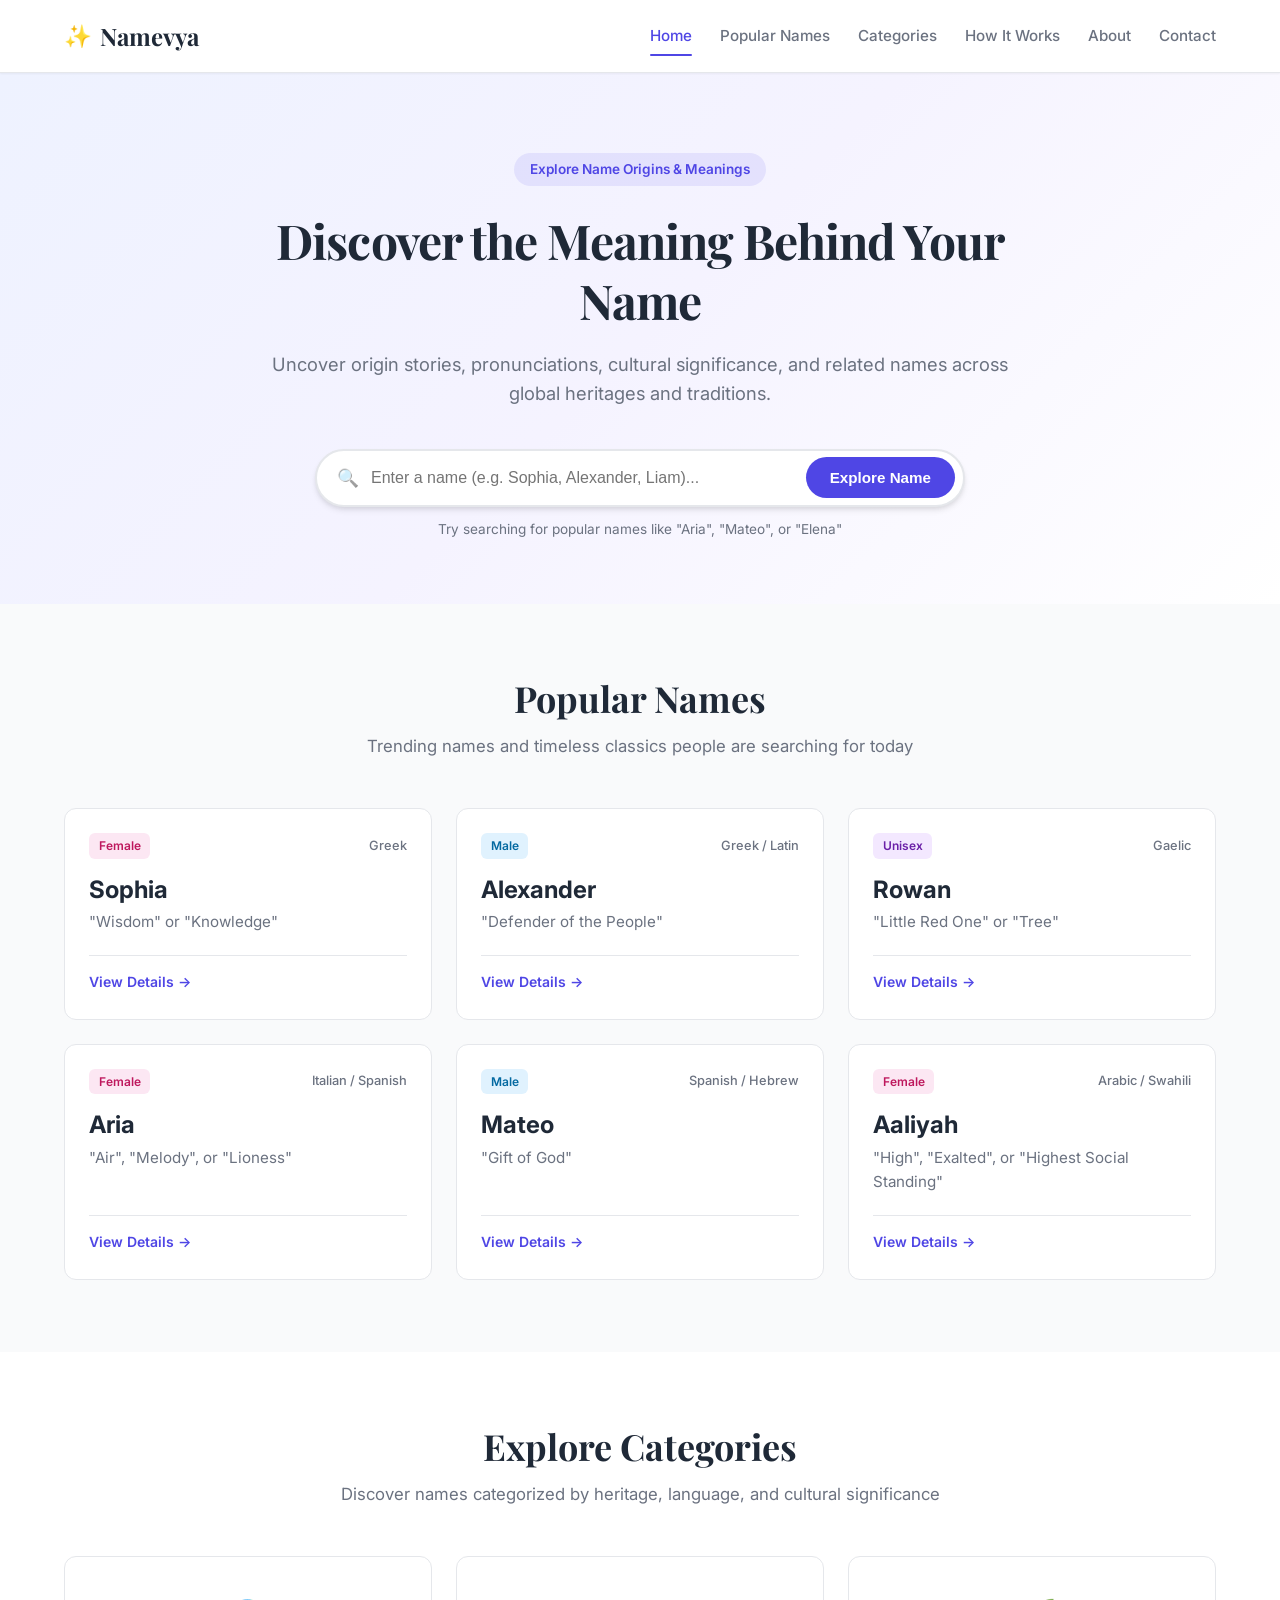
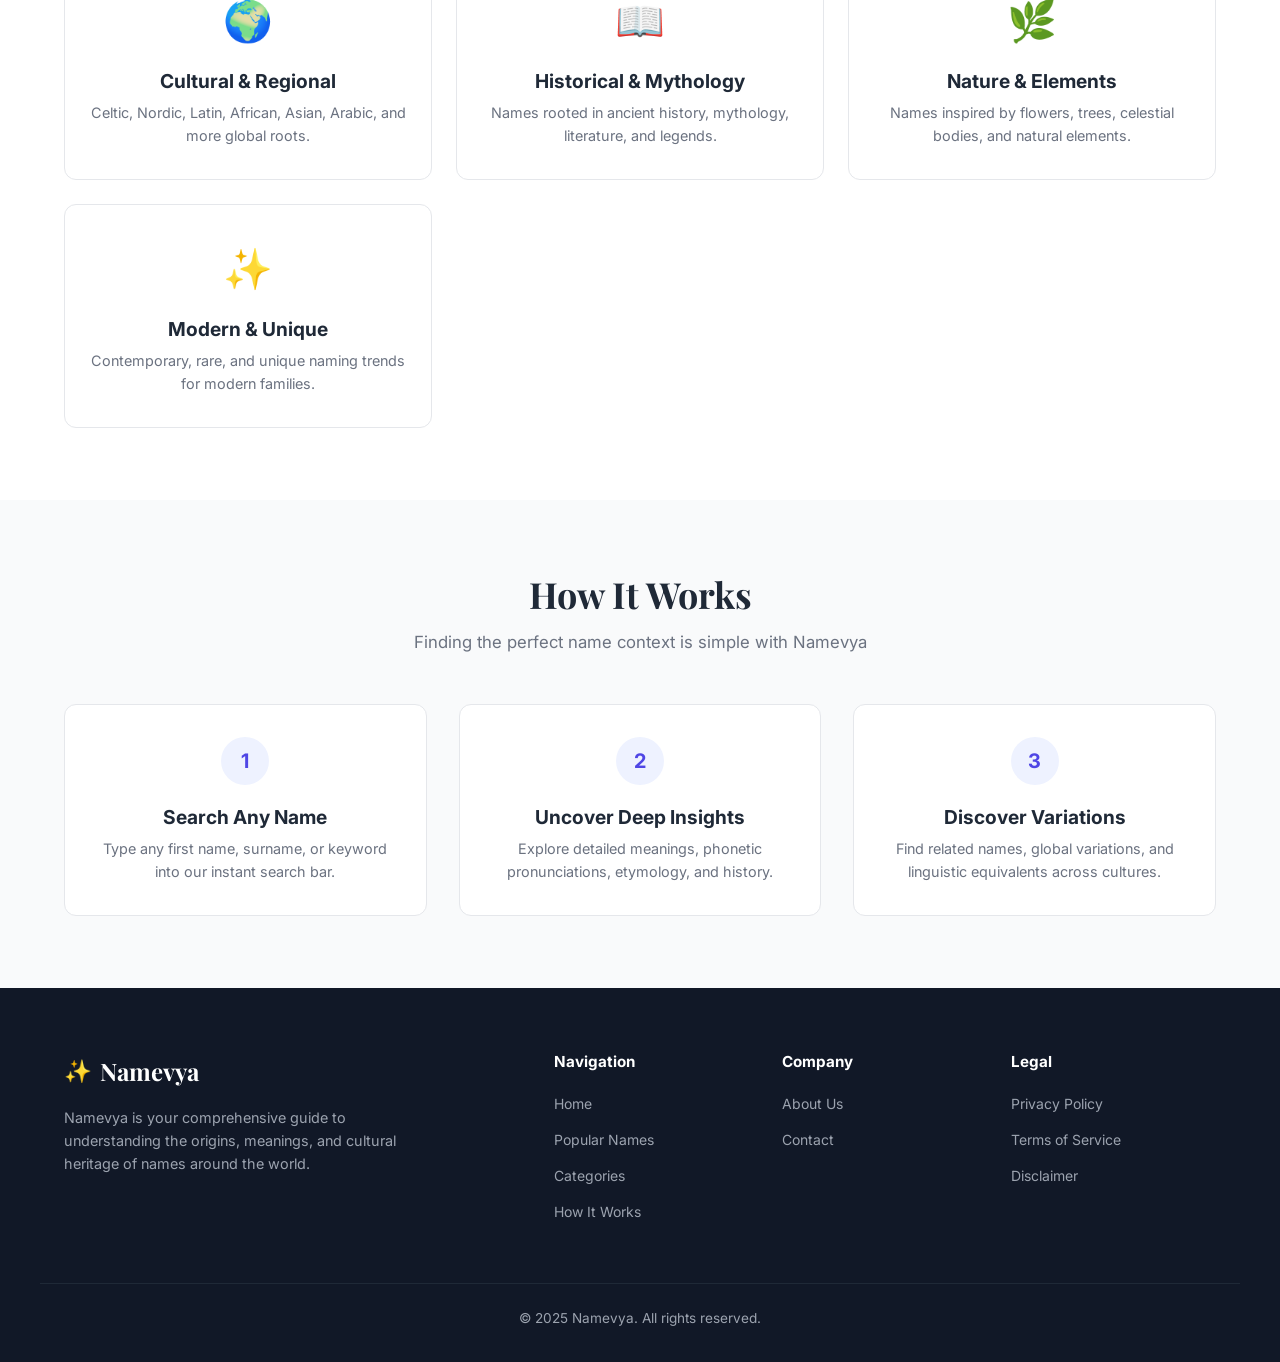
==== index.html @ 8c99e7cf "feat: build initial Namevya web foundation Co-authored-by: infoj143-png <226180196+infoj143-png@user" ====
<!DOCTYPE html>
<html lang="en">
<head>
  <meta charset="UTF-8">
  <meta name="viewport" content="width=device-width, initial-scale=1.0">
  <title>Namevya - Discover the Meaning Behind Your Name</title>
  <meta name="description" content="Discover the meaning, origin, pronunciation, cultural context, and history behind any name on Namevya. Your ultimate guide to name meanings.">
  <link rel="stylesheet" href="css/styles.css">
  <link rel="preconnect" href="https://fonts.googleapis.com">
  <link rel="preconnect" href="https://fonts.gstatic.com" crossorigin>
  <link href="https://fonts.googleapis.com/css2?family=Inter:wght@400;500;600;700&family=Playfair+Display:wght@600;700&display=swap" rel="stylesheet">
</head>
<body>
  <!-- Header / Navigation -->
  <header class="navbar">
    <div class="container nav-container">
      <a href="index.html" class="brand-logo">
        <span class="logo-icon">✨</span>
        <span class="logo-text">Namevya</span>
      </a>
      <button class="nav-toggle" id="navToggle" aria-label="Toggle navigation menu">
        <span class="hamburger-line"></span>
        <span class="hamburger-line"></span>
        <span class="hamburger-line"></span>
      </button>
      <nav class="nav-menu" id="navMenu">
        <a href="index.html" class="nav-link active">Home</a>
        <a href="#popular" class="nav-link">Popular Names</a>
        <a href="#categories" class="nav-link">Categories</a>
        <a href="#how-it-works" class="nav-link">How It Works</a>
        <a href="about.html" class="nav-link">About</a>
        <a href="contact.html" class="nav-link">Contact</a>
      </nav>
    </div>
  </header>

  <!-- Main Content -->
  <main>
    <!-- Hero Section -->
    <section class="hero">
      <div class="container hero-container">
        <div class="hero-content">
          <span class="badge">Explore Name Origins & Meanings</span>
          <h1 class="hero-title">Discover the Meaning Behind Your Name</h1>
          <p class="hero-subtitle">
            Uncover origin stories, pronunciations, cultural significance, and related names across global heritages and traditions.
          </p>
          <form class="search-form" id="searchForm" onsubmit="event.preventDefault(); handleSearch();">
            <div class="search-wrapper">
              <span class="search-icon">🔍</span>
              <input type="text" id="searchInput" class="search-input" placeholder="Enter a name (e.g. Sophia, Alexander, Liam)..." aria-label="Search for a name">
              <button type="submit" class="btn btn-primary">Explore Name</button>
            </div>
            <p class="search-hint" id="searchHint">Try searching for popular names like "Aria", "Mateo", or "Elena"</p>
          </form>
        </div>
      </div>
    </section>

    <!-- Popular Names Section -->
    <section class="section popular-section" id="popular">
      <div class="container">
        <div class="section-header">
          <h2 class="section-title">Popular Names</h2>
          <p class="section-subtitle">Trending names and timeless classics people are searching for today</p>
        </div>
        <div class="cards-grid">
          <div class="card name-card">
            <div class="card-header">
              <span class="gender-tag female">Female</span>
              <span class="origin-tag">Greek</span>
            </div>
            <h3 class="name-title">Sophia</h3>
            <p class="name-meaning">"Wisdom" or "Knowledge"</p>
            <div class="card-footer">
              <a href="#" class="card-link" onclick="handleCardClick('Sophia'); return false;">View Details &rarr;</a>
            </div>
          </div>

          <div class="card name-card">
            <div class="card-header">
              <span class="gender-tag male">Male</span>
              <span class="origin-tag">Greek / Latin</span>
            </div>
            <h3 class="name-title">Alexander</h3>
            <p class="name-meaning">"Defender of the People"</p>
            <div class="card-footer">
              <a href="#" class="card-link" onclick="handleCardClick('Alexander'); return false;">View Details &rarr;</a>
            </div>
          </div>

          <div class="card name-card">
            <div class="card-header">
              <span class="gender-tag unisex">Unisex</span>
              <span class="origin-tag">Gaelic</span>
            </div>
            <h3 class="name-title">Rowan</h3>
            <p class="name-meaning">"Little Red One" or "Tree"</p>
            <div class="card-footer">
              <a href="#" class="card-link" onclick="handleCardClick('Rowan'); return false;">View Details &rarr;</a>
            </div>
          </div>

          <div class="card name-card">
            <div class="card-header">
              <span class="gender-tag female">Female</span>
              <span class="origin-tag">Italian / Spanish</span>
            </div>
            <h3 class="name-title">Aria</h3>
            <p class="name-meaning">"Air", "Melody", or "Lioness"</p>
            <div class="card-footer">
              <a href="#" class="card-link" onclick="handleCardClick('Aria'); return false;">View Details &rarr;</a>
            </div>
          </div>

          <div class="card name-card">
            <div class="card-header">
              <span class="gender-tag male">Male</span>
              <span class="origin-tag">Spanish / Hebrew</span>
            </div>
            <h3 class="name-title">Mateo</h3>
            <p class="name-meaning">"Gift of God"</p>
            <div class="card-footer">
              <a href="#" class="card-link" onclick="handleCardClick('Mateo'); return false;">View Details &rarr;</a>
            </div>
          </div>

          <div class="card name-card">
            <div class="card-header">
              <span class="gender-tag female">Female</span>
              <span class="origin-tag">Arabic / Swahili</span>
            </div>
            <h3 class="name-title">Aaliyah</h3>
            <p class="name-meaning">"High", "Exalted", or "Highest Social Standing"</p>
            <div class="card-footer">
              <a href="#" class="card-link" onclick="handleCardClick('Aaliyah'); return false;">View Details &rarr;</a>
            </div>
          </div>
        </div>
      </div>
    </section>

    <!-- Explore Categories Section -->
    <section class="section categories-section" id="categories">
      <div class="container">
        <div class="section-header">
          <h2 class="section-title">Explore Categories</h2>
          <p class="section-subtitle">Discover names categorized by heritage, language, and cultural significance</p>
        </div>
        <div class="cards-grid categories-grid">
          <div class="card category-card">
            <div class="category-icon">🌍</div>
            <h3>Cultural & Regional</h3>
            <p>Celtic, Nordic, Latin, African, Asian, Arabic, and more global roots.</p>
          </div>
          <div class="card category-card">
            <div class="category-icon">📖</div>
            <h3>Historical & Mythology</h3>
            <p>Names rooted in ancient history, mythology, literature, and legends.</p>
          </div>
          <div class="card category-card">
            <div class="category-icon">🌿</div>
            <h3>Nature & Elements</h3>
            <p>Names inspired by flowers, trees, celestial bodies, and natural elements.</p>
          </div>
          <div class="card category-card">
            <div class="category-icon">✨</div>
            <h3>Modern & Unique</h3>
            <p>Contemporary, rare, and unique naming trends for modern families.</p>
          </div>
        </div>
      </div>
    </section>

    <!-- Simple How It Works Section -->
    <section class="section how-section" id="how-it-works">
      <div class="container">
        <div class="section-header">
          <h2 class="section-title">How It Works</h2>
          <p class="section-subtitle">Finding the perfect name context is simple with Namevya</p>
        </div>
        <div class="steps-grid">
          <div class="step-card">
            <div class="step-number">1</div>
            <h3>Search Any Name</h3>
            <p>Type any first name, surname, or keyword into our instant search bar.</p>
          </div>
          <div class="step-card">
            <div class="step-number">2</div>
            <h3>Uncover Deep Insights</h3>
            <p>Explore detailed meanings, phonetic pronunciations, etymology, and history.</p>
          </div>
          <div class="step-card">
            <div class="step-number">3</div>
            <h3>Discover Variations</h3>
            <p>Find related names, global variations, and linguistic equivalents across cultures.</p>
          </div>
        </div>
      </div>
    </section>
  </main>

  <!-- Footer -->
  <footer class="footer">
    <div class="container footer-container">
      <div class="footer-info">
        <a href="index.html" class="brand-logo footer-logo">
          <span class="logo-icon">✨</span>
          <span class="logo-text">Namevya</span>
        </a>
        <p class="footer-desc">Namevya is your comprehensive guide to understanding the origins, meanings, and cultural heritage of names around the world.</p>
      </div>

      <div class="footer-links-group">
        <div class="footer-column">
          <h4>Navigation</h4>
          <ul>
            <li><a href="index.html">Home</a></li>
            <li><a href="#popular">Popular Names</a></li>
            <li><a href="#categories">Categories</a></li>
            <li><a href="#how-it-works">How It Works</a></li>
          </ul>
        </div>
        <div class="footer-column">
          <h4>Company</h4>
          <ul>
            <li><a href="about.html">About Us</a></li>
            <li><a href="contact.html">Contact</a></li>
          </ul>
        </div>
        <div class="footer-column">
          <h4>Legal</h4>
          <ul>
            <li><a href="privacy.html">Privacy Policy</a></li>
            <li><a href="terms.html">Terms of Service</a></li>
            <li><a href="disclaimer.html">Disclaimer</a></li>
          </ul>
        </div>
      </div>
    </div>
    <div class="footer-bottom container">
      <p>&copy; 2025 Namevya. All rights reserved.</p>
    </div>
  </footer>

  <script src="js/main.js"></script>
</body>
</html>
---- css/styles.css ----
/* ==========================================================================
   Namevya - Stylesheet
   Modern, Lightweight, Clean Design System
   ========================================================================== */

:root {
  /* Color Palette */
  --primary-color: #4f46e5;
  --primary-hover: #4338ca;
  --primary-light: #eef2ff;
  --text-dark: #1f2937;
  --text-muted: #6b7280;
  --bg-light: #f9fafb;
  --bg-white: #ffffff;
  --border-color: #e5e7eb;
  --accent-purple: #8b5cf6;
  --accent-rose: #f43f5e;
  --accent-amber: #f59e0b;
  --shadow-sm: 0 1px 2px 0 rgba(0, 0, 0, 0.05);
  --shadow-md: 0 4px 6px -1px rgba(0, 0, 0, 0.1), 0 2px 4px -1px rgba(0, 0, 0, 0.06);
  --shadow-lg: 0 10px 15px -3px rgba(0, 0, 0, 0.1), 0 4px 6px -2px rgba(0, 0, 0, 0.05);
  --radius-sm: 6px;
  --radius-md: 12px;
  --radius-lg: 20px;
  --radius-full: 9999px;
  --transition-fast: 0.2s ease;
  --transition-normal: 0.3s ease;
}

/* Reset & Base */
*, *::before, *::after {
  box-sizing: border-box;
  margin: 0;
  padding: 0;
}

html {
  scroll-behavior: smooth;
  font-family: 'Inter', system-ui, -apple-system, BlinkMacSystemFont, 'Segoe UI', Roboto, Oxygen, Ubuntu, Cantarell, sans-serif;
  color: var(--text-dark);
  background-color: var(--bg-light);
  line-height: 1.6;
}

body {
  min-height: 100vh;
  display: flex;
  flex-direction: column;
}

main {
  flex: 1;
}

a {
  color: var(--primary-color);
  text-decoration: none;
  transition: color var(--transition-fast);
}

a:hover {
  color: var(--primary-hover);
}

ul {
  list-style: none;
}

/* Layout Container */
.container {
  width: 100%;
  max-width: 1200px;
  margin: 0 auto;
  padding: 0 1.5rem;
}

/* Typography */
h1, h2, h3, h4 {
  color: var(--text-dark);
  line-height: 1.25;
}

.hero-title, .section-title, .page-title {
  font-family: 'Playfair Display', Georgia, serif;
}

/* Header & Navbar */
.navbar {
  background-color: var(--bg-white);
  border-bottom: 1px solid var(--border-color);
  position: sticky;
  top: 0;
  z-index: 100;
  box-shadow: var(--shadow-sm);
}

.nav-container {
  display: flex;
  justify-content: space-between;
  align-items: center;
  height: 72px;
}

.brand-logo {
  display: flex;
  align-items: center;
  gap: 0.5rem;
  font-size: 1.5rem;
  font-weight: 700;
  font-family: 'Playfair Display', Georgia, serif;
  color: var(--text-dark);
}

.logo-icon {
  font-size: 1.4rem;
}

.nav-menu {
  display: flex;
  align-items: center;
  gap: 1.75rem;
}

.nav-link {
  color: var(--text-muted);
  font-weight: 500;
  font-size: 0.95rem;
  padding: 0.5rem 0;
  position: relative;
}

.nav-link:hover, .nav-link.active {
  color: var(--primary-color);
}

.nav-link.active::after {
  content: '';
  position: absolute;
  bottom: 0;
  left: 0;
  width: 100%;
  height: 2px;
  background-color: var(--primary-color);
  border-radius: 2px;
}

.nav-toggle {
  display: none;
  background: none;
  border: none;
  cursor: pointer;
  padding: 0.5rem;
  flex-direction: column;
  gap: 5px;
}

.hamburger-line {
  width: 24px;
  height: 2px;
  background-color: var(--text-dark);
  transition: transform var(--transition-fast), opacity var(--transition-fast);
  border-radius: 2px;
}

/* Hero Section */
.hero {
  background: linear-gradient(135deg, #eef2ff 0%, #f5f3ff 50%, #ffffff 100%);
  padding: 5rem 0 4rem;
  text-align: center;
}

.hero-container {
  max-width: 800px;
}

.badge {
  display: inline-block;
  padding: 0.35rem 1rem;
  background-color: rgba(79, 70, 229, 0.1);
  color: var(--primary-color);
  font-weight: 600;
  font-size: 0.85rem;
  border-radius: var(--radius-full);
  margin-bottom: 1.5rem;
}

.hero-title {
  font-size: 3rem;
  font-weight: 700;
  margin-bottom: 1.25rem;
  letter-spacing: -0.02em;
}

.hero-subtitle {
  font-size: 1.15rem;
  color: var(--text-muted);
  margin-bottom: 2.5rem;
  line-height: 1.6;
}

/* Search Form */
.search-form {
  margin: 0 auto;
  max-width: 650px;
}

.search-wrapper {
  display: flex;
  align-items: center;
  background-color: var(--bg-white);
  border: 2px solid var(--border-color);
  border-radius: var(--radius-full);
  padding: 0.4rem 0.5rem 0.4rem 1.25rem;
  box-shadow: var(--shadow-md);
  transition: border-color var(--transition-fast), box-shadow var(--transition-fast);
}

.search-wrapper:focus-within {
  border-color: var(--primary-color);
  box-shadow: 0 0 0 4px rgba(79, 70, 229, 0.15);
}

.search-icon {
  margin-right: 0.75rem;
  font-size: 1.1rem;
  opacity: 0.6;
}

.search-input {
  border: none;
  outline: none;
  width: 100%;
  font-size: 1rem;
  color: var(--text-dark);
  background: transparent;
}

.search-hint {
  font-size: 0.85rem;
  color: var(--text-muted);
  margin-top: 0.75rem;
}

/* Buttons */
.btn {
  display: inline-flex;
  align-items: center;
  justify-content: center;
  padding: 0.75rem 1.5rem;
  font-size: 0.95rem;
  font-weight: 600;
  border-radius: var(--radius-full);
  border: none;
  cursor: pointer;
  transition: background-color var(--transition-fast), transform var(--transition-fast);
  white-space: nowrap;
}

.btn-primary {
  background-color: var(--primary-color);
  color: white;
}

.btn-primary:hover {
  background-color: var(--primary-hover);
  color: white;
}

/* Sections Common */
.section {
  padding: 4.5rem 0;
}

.section-header {
  text-align: center;
  max-width: 650px;
  margin: 0 auto 3rem;
}

.section-title {
  font-size: 2.25rem;
  font-weight: 700;
  margin-bottom: 0.75rem;
}

.section-subtitle {
  font-size: 1.05rem;
  color: var(--text-muted);
}

/* Cards Grid */
.cards-grid {
  display: grid;
  grid-template-columns: repeat(auto-fill, minmax(280px, 1fr));
  gap: 1.5rem;
}

.card {
  background-color: var(--bg-white);
  border: 1px solid var(--border-color);
  border-radius: var(--radius-md);
  padding: 1.5rem;
  transition: transform var(--transition-fast), box-shadow var(--transition-fast);
}

.card:hover {
  transform: translateY(-4px);
  box-shadow: var(--shadow-md);
}

/* Popular Name Cards */
.name-card {
  display: flex;
  flex-direction: column;
}

.card-header {
  display: flex;
  justify-content: space-between;
  align-items: center;
  margin-bottom: 1rem;
}

.gender-tag {
  font-size: 0.75rem;
  font-weight: 600;
  padding: 0.2rem 0.6rem;
  border-radius: var(--radius-sm);

}

.gender-tag.female {
  background-color: #fce7f3;
  color: #be185d;
}

.gender-tag.male {
  background-color: #e0f2fe;
  color: #0369a1;
}

.gender-tag.unisex {
  background-color: #f3e8ff;
  color: #6b21a8;
}

.origin-tag {
  font-size: 0.8rem;
  color: var(--text-muted);
  font-weight: 500;
}

.name-title {
  font-size: 1.5rem;
  font-weight: 700;
  margin-bottom: 0.35rem;
}

.name-meaning {
  font-size: 0.95rem;
  color: var(--text-muted);
  margin-bottom: 1.25rem;
  flex: 1;
}

.card-footer {
  border-top: 1px solid var(--border-color);
  padding-top: 0.85rem;
  margin-top: auto;
}

.card-link {
  font-size: 0.875rem;
  font-weight: 600;
}

/* Categories Section */
.categories-section {
  background-color: var(--bg-white);
}

.category-card {
  text-align: center;
  padding: 2rem 1.5rem;
}

.category-icon {
  font-size: 2.5rem;
  margin-bottom: 1rem;
}

.category-card h3 {
  font-size: 1.2rem;
  margin-bottom: 0.5rem;
}

.category-card p {
  font-size: 0.9rem;
  color: var(--text-muted);
}

/* How It Works Section */
.steps-grid {
  display: grid;
  grid-template-columns: repeat(auto-fit, minmax(260px, 1fr));
  gap: 2rem;
}

.step-card {
  text-align: center;
  padding: 2rem;
  background-color: var(--bg-white);
  border-radius: var(--radius-md);
  border: 1px solid var(--border-color);
  position: relative;
}

.step-number {
  width: 48px;
  height: 48px;
  background-color: var(--primary-light);
  color: var(--primary-color);
  font-weight: 700;
  font-size: 1.25rem;
  border-radius: 50%;
  display: flex;
  align-items: center;
  justify-content: center;
  margin: 0 auto 1.25rem;
}

.step-card h3 {
  font-size: 1.2rem;
  margin-bottom: 0.5rem;
}

.step-card p {
  font-size: 0.9rem;
  color: var(--text-muted);
}

/* Page Layouts (About, Contact, Legal, etc.) */
.page-content {
  padding: 4rem 1.5rem;
  max-width: 800px;
}

.page-header {
  text-align: center;
  margin-bottom: 2.5rem;
}

.page-title {
  font-size: 2.5rem;
  margin-bottom: 0.5rem;
}

.page-subtitle {
  font-size: 1.1rem;
  color: var(--text-muted);
}

.page-card {
  line-height: 1.8;
}

.page-card h2 {
  font-size: 1.35rem;
  margin: 1.75rem 0 0.75rem;
}

.page-card h2:first-child {
  margin-top: 0;
}

.page-card p {
  margin-bottom: 1rem;
  color: #374151;
}

.page-card ul {
  list-style: disc;
  margin-left: 1.5rem;
  margin-bottom: 1.25rem;
  color: #374151;
}

.page-card li {
  margin-bottom: 0.5rem;
}

/* Form Styling */
.contact-form {
  display: flex;
  flex-direction: column;
  gap: 1.25rem;
}

.form-group {
  display: flex;
  flex-direction: column;
  gap: 0.35rem;
}

.form-group label {
  font-weight: 600;
  font-size: 0.9rem;
  color: var(--text-dark);
}

.form-input {
  padding: 0.75rem 1rem;
  border: 1px solid var(--border-color);
  border-radius: var(--radius-sm);
  font-size: 0.95rem;
  font-family: inherit;
  outline: none;
  transition: border-color var(--transition-fast);
}

.form-input:focus {
  border-color: var(--primary-color);
  box-shadow: 0 0 0 3px rgba(79, 70, 229, 0.1);
}

.form-textarea {
  resize: vertical;
}

/* Footer */
.footer {
  background-color: #111827;
  color: #9ca3af;
  padding: 4rem 0 2rem;
  margin-top: auto;
}

.footer-container {
  display: grid;
  grid-template-columns: 2fr 3fr;
  gap: 3rem;
  margin-bottom: 3rem;
}

.footer-logo {
  color: #ffffff;
  margin-bottom: 1rem;
}

.footer-desc {
  font-size: 0.9rem;
  max-width: 340px;
  line-height: 1.6;
}

.footer-links-group {
  display: grid;
  grid-template-columns: repeat(3, 1fr);
  gap: 1.5rem;
}

.footer-column h4 {
  color: #ffffff;
  font-size: 0.95rem;
  margin-bottom: 1.25rem;
}

.footer-column ul li {
  margin-bottom: 0.65rem;
}

.footer-column a {
  color: #9ca3af;
  font-size: 0.875rem;
}

.footer-column a:hover {
  color: #ffffff;
}

.footer-bottom {
  border-top: 1px solid #1f2937;
  padding-top: 1.5rem;
  text-align: center;
  font-size: 0.85rem;
}

/* Responsive Media Queries */
@media (max-width: 868px) {
  .hero-title {
    font-size: 2.25rem;
  }

  .nav-toggle {
    display: flex;
  }

  .nav-menu {
    position: absolute;
    top: 72px;
    left: 0;
    right: 0;
    background-color: var(--bg-white);
    flex-direction: column;
    padding: 1.5rem;
    border-bottom: 1px solid var(--border-color);
    box-shadow: var(--shadow-md);
    display: none;
  }

  .nav-menu.active {
    display: flex;
  }

  .footer-container {
    grid-template-columns: 1fr;
    gap: 2rem;
  }

  .footer-links-group {
    grid-template-columns: repeat(2, 1fr);
  }
}

@media (max-width: 576px) {
  .hero {
    padding: 3rem 0 2.5rem;
  }

  .hero-title {
    font-size: 1.85rem;
  }

  .hero-subtitle {
    font-size: 1rem;
  }

  .search-wrapper {
    flex-direction: column;
    border-radius: var(--radius-md);
    padding: 0.75rem;
    gap: 0.75rem;
  }

  .search-icon {
    display: none;
  }

  .search-input {
    text-align: center;
  }

  .search-wrapper .btn {
    width: 100%;
  }

  .footer-links-group {
    grid-template-columns: 1fr;
  }
}
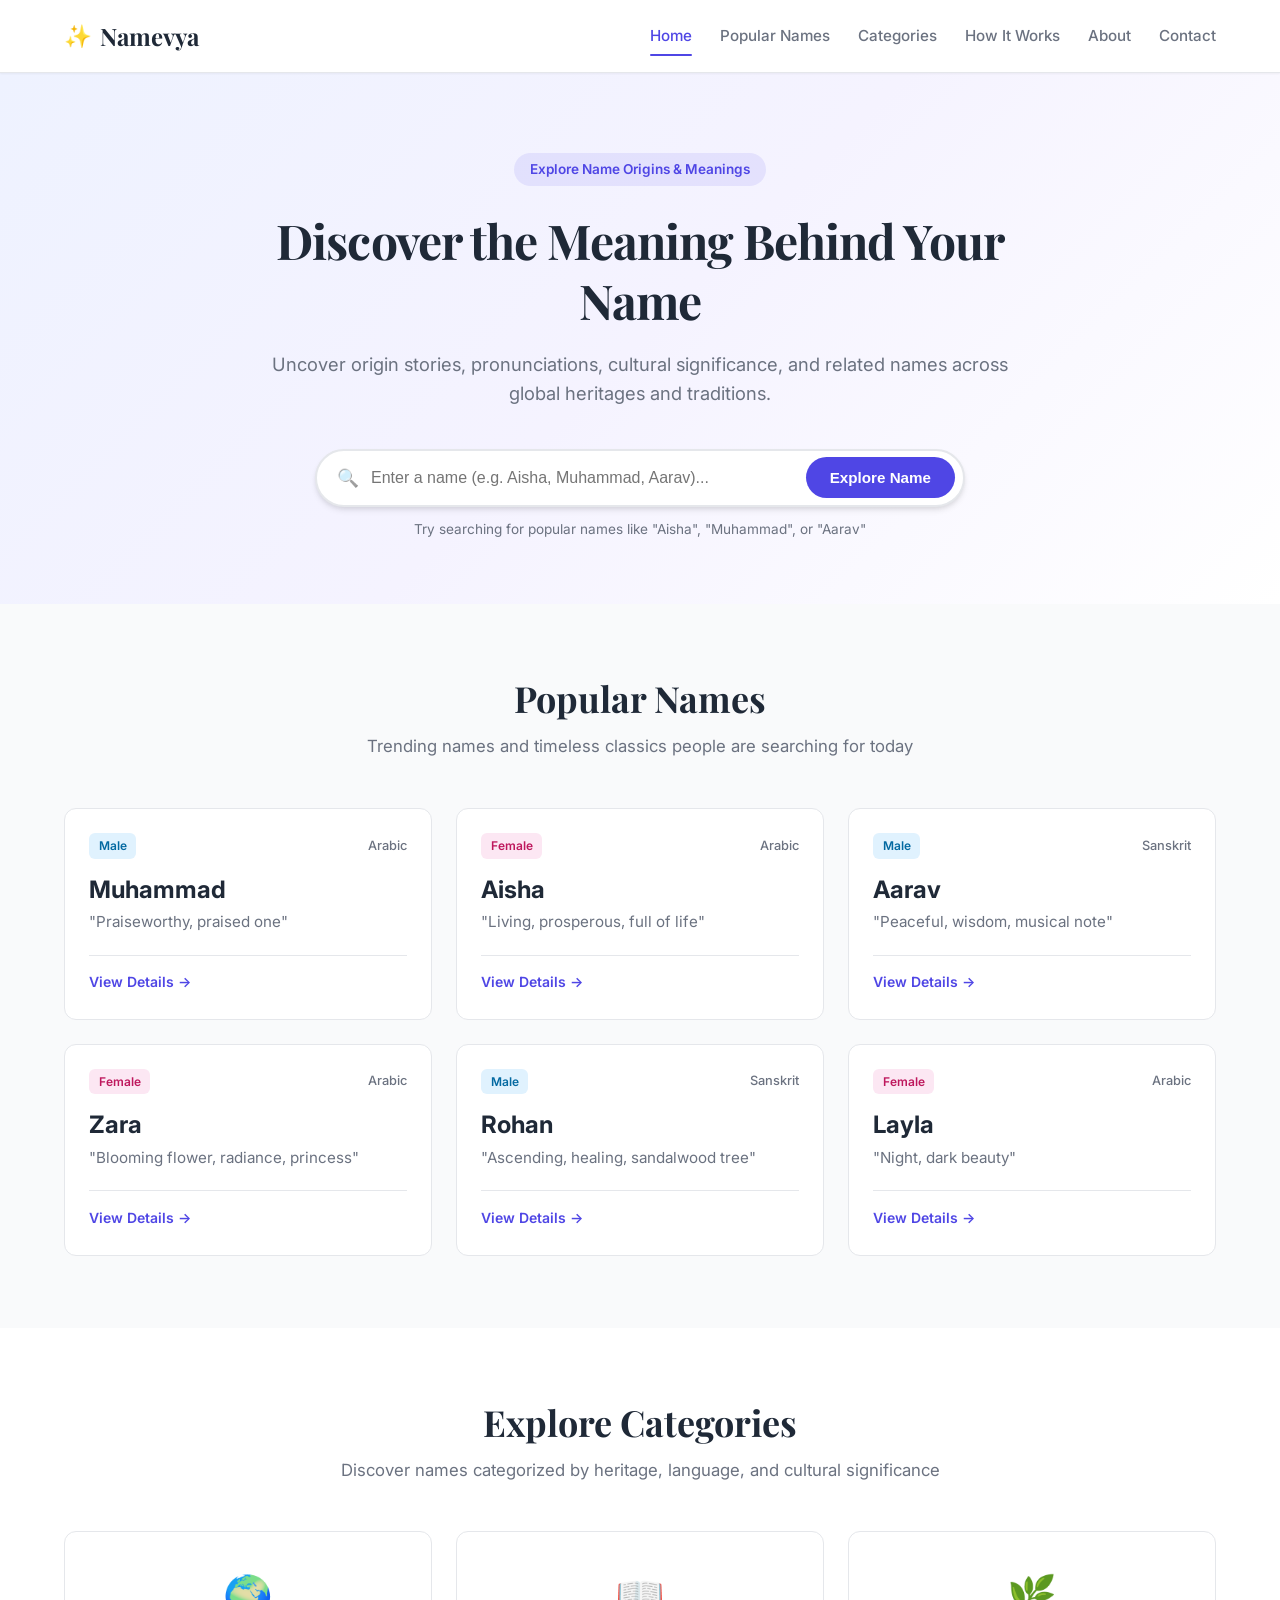
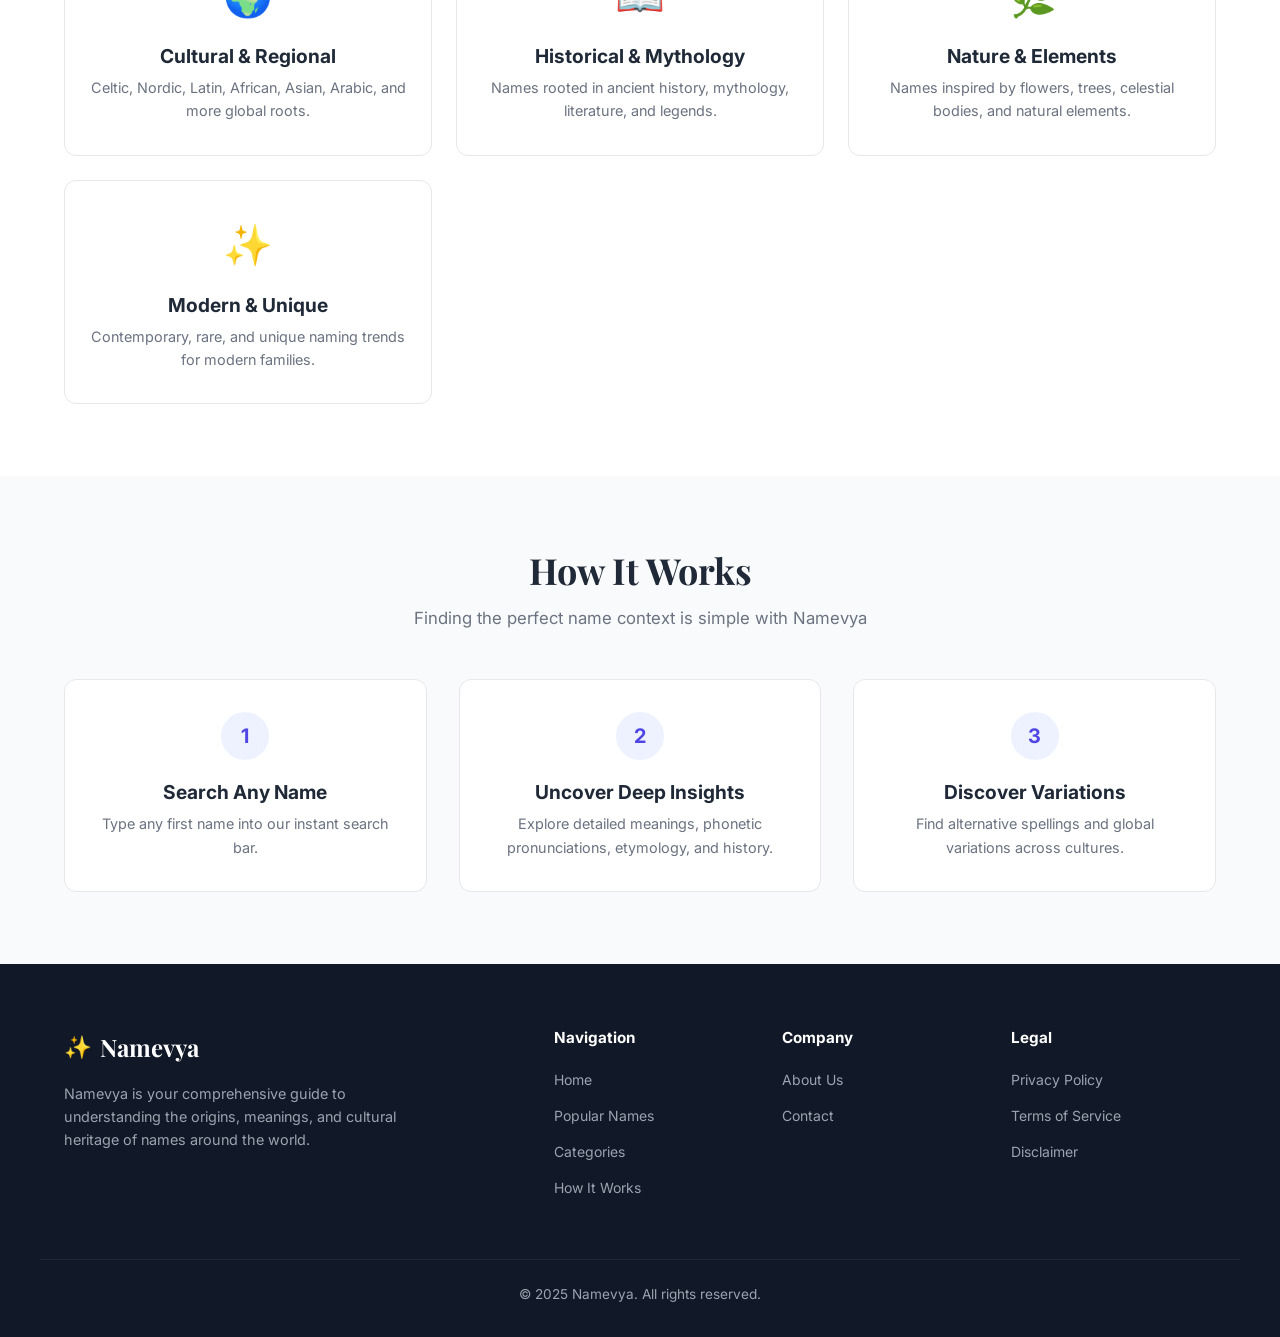
==== commit d37f5b04: "Implement local name search and result page for Namevya Co-authored-by: infoj143-png <226180196+info" ====
--- a/index.html
+++ b/index.html
@@ -48,10 +48,10 @@
           <form class="search-form" id="searchForm" onsubmit="event.preventDefault(); handleSearch();">
             <div class="search-wrapper">
               <span class="search-icon">🔍</span>
-              <input type="text" id="searchInput" class="search-input" placeholder="Enter a name (e.g. Sophia, Alexander, Liam)..." aria-label="Search for a name">
+              <input type="text" id="searchInput" class="search-input" placeholder="Enter a name (e.g. Aisha, Muhammad, Aarav)..." aria-label="Search for a name">
               <button type="submit" class="btn btn-primary">Explore Name</button>
             </div>
-            <p class="search-hint" id="searchHint">Try searching for popular names like "Aria", "Mateo", or "Elena"</p>
+            <p class="search-hint" id="searchHint">Try searching for popular names like "Aisha", "Muhammad", or "Aarav"</p>
           </form>
         </div>
       </div>
@@ -67,73 +67,73 @@
         <div class="cards-grid">
           <div class="card name-card">
             <div class="card-header">
+              <span class="gender-tag male">Male</span>
+              <span class="origin-tag">Arabic</span>
+            </div>
+            <h3 class="name-title">Muhammad</h3>
+            <p class="name-meaning">"Praiseworthy, praised one"</p>
+            <div class="card-footer">
+              <a href="#" class="card-link" onclick="handleCardClick('Muhammad'); return false;">View Details &rarr;</a>
+            </div>
+          </div>
+
+          <div class="card name-card">
+            <div class="card-header">
               <span class="gender-tag female">Female</span>
-              <span class="origin-tag">Greek</span>
-            </div>
-            <h3 class="name-title">Sophia</h3>
-            <p class="name-meaning">"Wisdom" or "Knowledge"</p>
-            <div class="card-footer">
-              <a href="#" class="card-link" onclick="handleCardClick('Sophia'); return false;">View Details &rarr;</a>
+              <span class="origin-tag">Arabic</span>
+            </div>
+            <h3 class="name-title">Aisha</h3>
+            <p class="name-meaning">"Living, prosperous, full of life"</p>
+            <div class="card-footer">
+              <a href="#" class="card-link" onclick="handleCardClick('Aisha'); return false;">View Details &rarr;</a>
             </div>
           </div>
 
           <div class="card name-card">
             <div class="card-header">
               <span class="gender-tag male">Male</span>
-              <span class="origin-tag">Greek / Latin</span>
-            </div>
-            <h3 class="name-title">Alexander</h3>
-            <p class="name-meaning">"Defender of the People"</p>
-            <div class="card-footer">
-              <a href="#" class="card-link" onclick="handleCardClick('Alexander'); return false;">View Details &rarr;</a>
-            </div>
-          </div>
-
-          <div class="card name-card">
-            <div class="card-header">
-              <span class="gender-tag unisex">Unisex</span>
-              <span class="origin-tag">Gaelic</span>
-            </div>
-            <h3 class="name-title">Rowan</h3>
-            <p class="name-meaning">"Little Red One" or "Tree"</p>
-            <div class="card-footer">
-              <a href="#" class="card-link" onclick="handleCardClick('Rowan'); return false;">View Details &rarr;</a>
+              <span class="origin-tag">Sanskrit</span>
+            </div>
+            <h3 class="name-title">Aarav</h3>
+            <p class="name-meaning">"Peaceful, wisdom, musical note"</p>
+            <div class="card-footer">
+              <a href="#" class="card-link" onclick="handleCardClick('Aarav'); return false;">View Details &rarr;</a>
             </div>
           </div>
 
           <div class="card name-card">
             <div class="card-header">
               <span class="gender-tag female">Female</span>
-              <span class="origin-tag">Italian / Spanish</span>
-            </div>
-            <h3 class="name-title">Aria</h3>
-            <p class="name-meaning">"Air", "Melody", or "Lioness"</p>
-            <div class="card-footer">
-              <a href="#" class="card-link" onclick="handleCardClick('Aria'); return false;">View Details &rarr;</a>
+              <span class="origin-tag">Arabic</span>
+            </div>
+            <h3 class="name-title">Zara</h3>
+            <p class="name-meaning">"Blooming flower, radiance, princess"</p>
+            <div class="card-footer">
+              <a href="#" class="card-link" onclick="handleCardClick('Zara'); return false;">View Details &rarr;</a>
             </div>
           </div>
 
           <div class="card name-card">
             <div class="card-header">
               <span class="gender-tag male">Male</span>
-              <span class="origin-tag">Spanish / Hebrew</span>
-            </div>
-            <h3 class="name-title">Mateo</h3>
-            <p class="name-meaning">"Gift of God"</p>
-            <div class="card-footer">
-              <a href="#" class="card-link" onclick="handleCardClick('Mateo'); return false;">View Details &rarr;</a>
+              <span class="origin-tag">Sanskrit</span>
+            </div>
+            <h3 class="name-title">Rohan</h3>
+            <p class="name-meaning">"Ascending, healing, sandalwood tree"</p>
+            <div class="card-footer">
+              <a href="#" class="card-link" onclick="handleCardClick('Rohan'); return false;">View Details &rarr;</a>
             </div>
           </div>
 
           <div class="card name-card">
             <div class="card-header">
               <span class="gender-tag female">Female</span>
-              <span class="origin-tag">Arabic / Swahili</span>
-            </div>
-            <h3 class="name-title">Aaliyah</h3>
-            <p class="name-meaning">"High", "Exalted", or "Highest Social Standing"</p>
-            <div class="card-footer">
-              <a href="#" class="card-link" onclick="handleCardClick('Aaliyah'); return false;">View Details &rarr;</a>
+              <span class="origin-tag">Arabic</span>
+            </div>
+            <h3 class="name-title">Layla</h3>
+            <p class="name-meaning">"Night, dark beauty"</p>
+            <div class="card-footer">
+              <a href="#" class="card-link" onclick="handleCardClick('Layla'); return false;">View Details &rarr;</a>
             </div>
           </div>
         </div>
@@ -183,7 +183,7 @@
           <div class="step-card">
             <div class="step-number">1</div>
             <h3>Search Any Name</h3>
-            <p>Type any first name, surname, or keyword into our instant search bar.</p>
+            <p>Type any first name into our instant search bar.</p>
           </div>
           <div class="step-card">
             <div class="step-number">2</div>
@@ -193,7 +193,7 @@
           <div class="step-card">
             <div class="step-number">3</div>
             <h3>Discover Variations</h3>
-            <p>Find related names, global variations, and linguistic equivalents across cultures.</p>
+            <p>Find alternative spellings and global variations across cultures.</p>
           </div>
         </div>
       </div>
--- a/css/styles.css
+++ b/css/styles.css
@@ -80,7 +80,7 @@
   line-height: 1.25;
 }
 
-.hero-title, .section-title, .page-title {
+.hero-title, .section-title, .page-title, .result-name-title {
   font-family: 'Playfair Display', Georgia, serif;
 }
 
@@ -266,6 +266,16 @@
   color: white;
 }
 
+.btn-secondary {
+  background-color: #f3f4f6;
+  color: var(--text-dark);
+}
+
+.btn-secondary:hover {
+  background-color: #e5e7eb;
+  color: var(--text-dark);
+}
+
 /* Sections Common */
 .section {
   padding: 4.5rem 0;
@@ -326,7 +336,7 @@
   font-weight: 600;
   padding: 0.2rem 0.6rem;
   border-radius: var(--radius-sm);
-
+  display: inline-block;
 }
 
 .gender-tag.female {
@@ -372,6 +382,227 @@
 .card-link {
   font-size: 0.875rem;
   font-weight: 600;
+}
+
+/* Result Page Styling */
+.result-page-container {
+  padding-top: 2.5rem;
+  padding-bottom: 4rem;
+  max-width: 850px;
+}
+
+.result-search-header {
+  margin-bottom: 2rem;
+}
+
+.back-link-wrapper {
+  margin-bottom: 1.5rem;
+}
+
+.back-link {
+  display: inline-flex;
+  align-items: center;
+  font-weight: 600;
+  font-size: 0.95rem;
+  color: var(--text-muted);
+}
+
+.back-link:hover {
+  color: var(--primary-color);
+}
+
+.result-container {
+  width: 100%;
+}
+
+/* Result Loading State */
+.result-loading {
+  text-align: center;
+  padding: 4rem 1rem;
+  color: var(--text-muted);
+}
+
+.spinner {
+  width: 40px;
+  height: 40px;
+  border: 3px solid var(--border-color);
+  border-top-color: var(--primary-color);
+  border-radius: 50%;
+  animation: spin 0.8s linear infinite;
+  margin: 0 auto 1rem;
+}
+
+@keyframes spin {
+  to { transform: rotate(360deg); }
+}
+
+/* Result Detail Card */
+.result-card {
+  padding: 2.5rem;
+  border-radius: var(--radius-lg);
+  box-shadow: var(--shadow-sm);
+}
+
+.result-header {
+  border-bottom: 1px solid var(--border-color);
+  padding-bottom: 1.75rem;
+  margin-bottom: 2rem;
+}
+
+.result-name-title {
+  font-size: 2.75rem;
+  font-weight: 700;
+  color: var(--text-dark);
+  margin-bottom: 0.75rem;
+}
+
+.result-tags {
+  display: flex;
+  flex-wrap: wrap;
+  align-items: center;
+  gap: 0.6rem;
+}
+
+.meta-tag {
+  font-size: 0.8rem;
+  font-weight: 500;
+  padding: 0.2rem 0.75rem;
+  border-radius: var(--radius-sm);
+  background-color: #f3f4f6;
+  color: #374151;
+}
+
+.result-body {
+  display: flex;
+  flex-direction: column;
+  gap: 2rem;
+}
+
+.info-section {
+  display: flex;
+  flex-direction: column;
+  gap: 0.5rem;
+}
+
+.info-label {
+  font-size: 1.1rem;
+  font-weight: 700;
+  color: var(--text-dark);
+}
+
+.meaning-section {
+  background-color: var(--primary-light);
+  padding: 1.5rem;
+  border-radius: var(--radius-md);
+  border-left: 4px solid var(--primary-color);
+}
+
+.meaning-text {
+  font-size: 1.2rem;
+  font-weight: 600;
+  color: var(--primary-hover);
+  font-style: italic;
+  line-height: 1.5;
+}
+
+.info-grid {
+  display: grid;
+  grid-template-columns: repeat(auto-fit, minmax(200px, 1fr));
+  gap: 1.25rem;
+  background-color: var(--bg-light);
+  padding: 1.5rem;
+  border-radius: var(--radius-md);
+  border: 1px solid var(--border-color);
+}
+
+.info-item {
+  display: flex;
+  flex-direction: column;
+  gap: 0.25rem;
+}
+
+.info-item-label {
+  font-size: 0.8rem;
+  text-transform: uppercase;
+  letter-spacing: 0.05em;
+  font-weight: 600;
+  color: var(--text-muted);
+}
+
+.info-item-value {
+  font-size: 1.05rem;
+  font-weight: 600;
+  color: var(--text-dark);
+}
+
+.pronunciation-value {
+  color: var(--primary-color);
+}
+
+.alt-spellings-section {
+  border-top: 1px solid var(--border-color);
+  padding-top: 1.5rem;
+}
+
+.alt-spellings-list {
+  display: flex;
+  flex-wrap: wrap;
+  gap: 0.5rem;
+  margin-top: 0.5rem;
+}
+
+.alt-spelling-pill {
+  background-color: #f3f4f6;
+  border: 1px solid var(--border-color);
+  color: #374151;
+  padding: 0.35rem 0.85rem;
+  border-radius: var(--radius-full);
+  font-size: 0.9rem;
+  font-weight: 500;
+}
+
+.result-footer {
+  margin-top: 2.5rem;
+  padding-top: 1.5rem;
+  border-top: 1px solid var(--border-color);
+}
+
+/* Not Found Card */
+.not-found-card {
+  text-align: center;
+  padding: 3.5rem 2rem;
+  border-radius: var(--radius-lg);
+  max-width: 650px;
+  margin: 0 auto;
+}
+
+.not-found-icon {
+  font-size: 3.5rem;
+  margin-bottom: 1rem;
+}
+
+.not-found-title {
+  font-size: 2rem;
+  font-weight: 700;
+  margin-bottom: 1rem;
+}
+
+.not-found-message {
+  font-size: 1.15rem;
+  color: var(--text-dark);
+  margin-bottom: 0.75rem;
+}
+
+.not-found-subtext {
+  font-size: 0.95rem;
+  color: var(--text-muted);
+  margin-bottom: 2rem;
+}
+
+.not-found-actions {
+  display: flex;
+  justify-content: center;
+  gap: 1rem;
 }
 
 /* Categories Section */
@@ -620,6 +851,14 @@
   .footer-links-group {
     grid-template-columns: repeat(2, 1fr);
   }
+
+  .result-card {
+    padding: 1.5rem;
+  }
+
+  .result-name-title {
+    font-size: 2.15rem;
+  }
 }
 
 @media (max-width: 576px) {
@@ -657,4 +896,8 @@
   .footer-links-group {
     grid-template-columns: 1fr;
   }
-}
+
+  .info-grid {
+    grid-template-columns: 1fr;
+  }
+}
